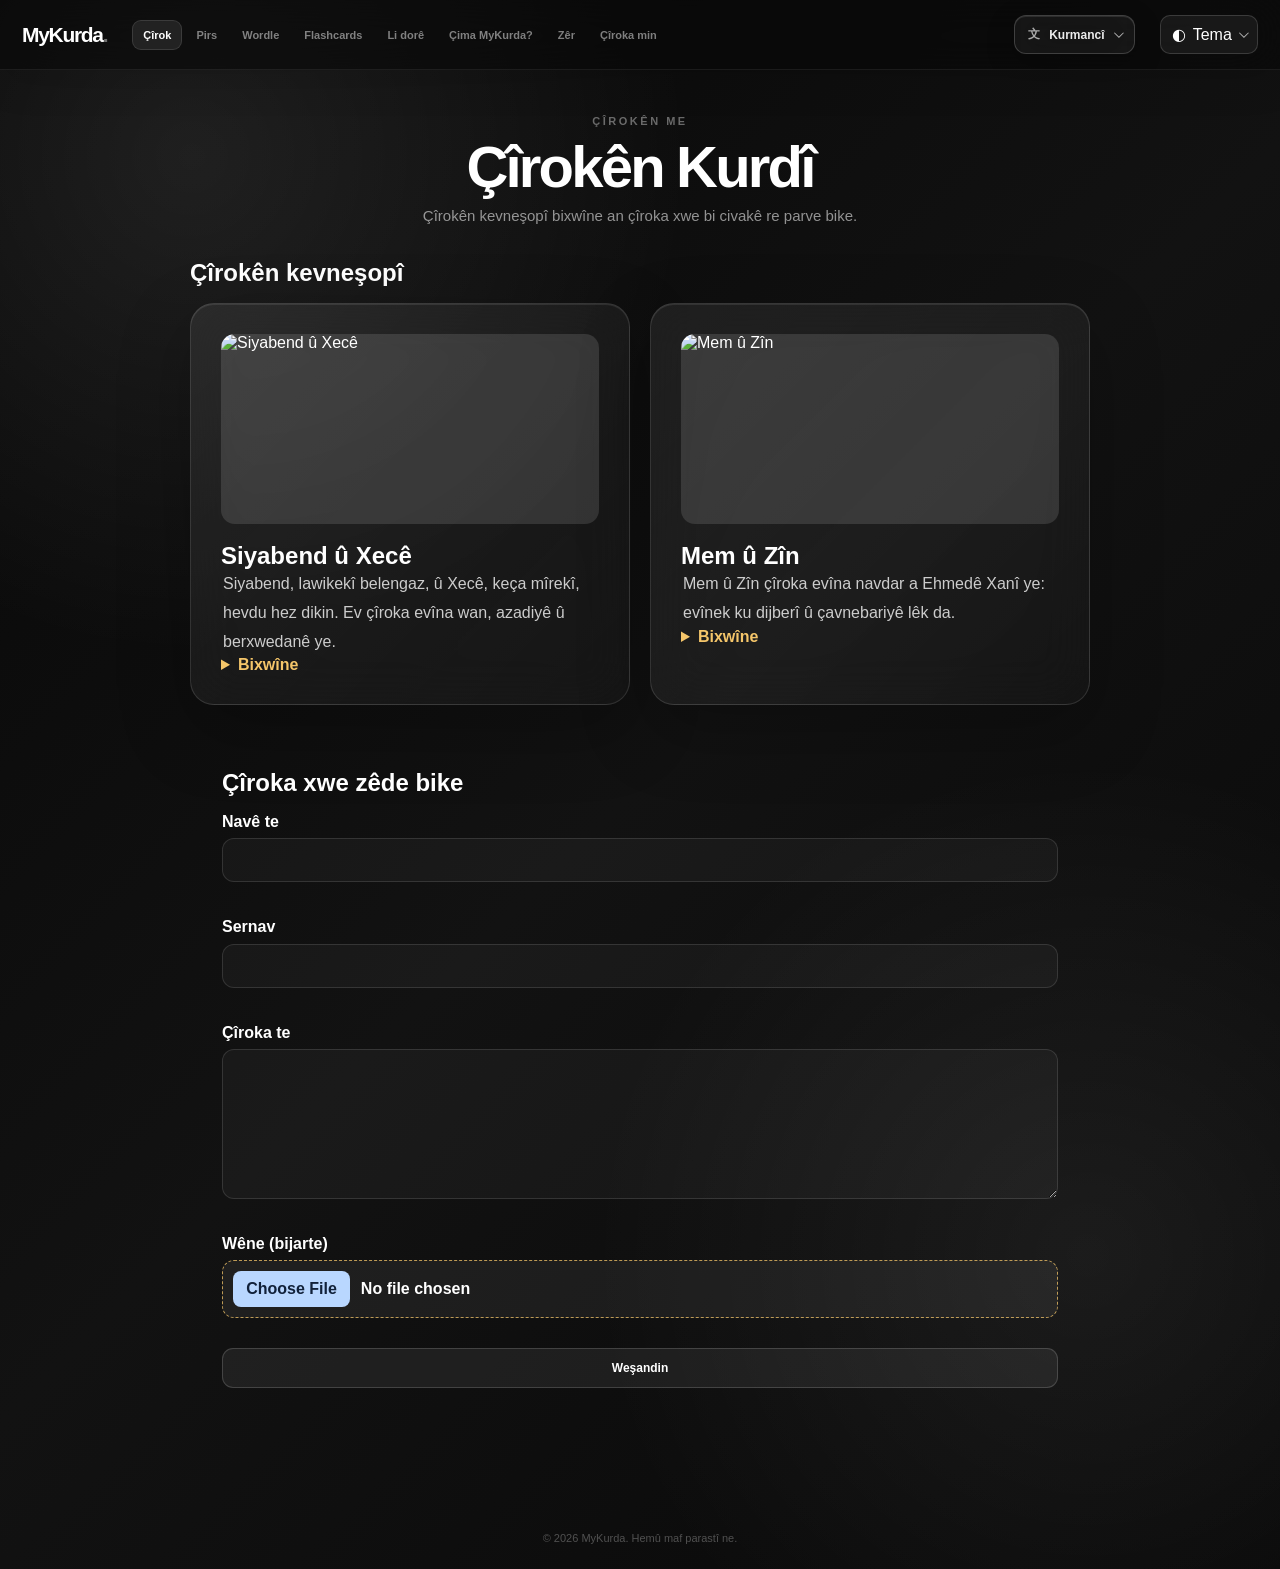
==== stories.html @ 121aff6d "Add files via upload" ====
<!doctype html><html lang="ku"><head><meta charset="utf-8"><meta name="viewport" content="width=device-width,initial-scale=1"><title>Stories — MyKurda</title><link rel="stylesheet" href="style.css"></head><body data-page="stories"><header class="site-header"></header><main class="page"><section class="section-heading"><span class="section-eyebrow" data-i18n="storyEyebrow"></span><h1 data-i18n="storiesTitle"></h1><p data-i18n="storiesLead"></p></section><section class="traditional-stories"><h2 data-i18n="builtIn"></h2><div class="stories-list built-in-stories"><article class="story-card light-card"><img class="story-cover" src="img/siyabend-u-xece.png" onerror="this.onerror=null;this.src='img/roj.png'" alt="Siyabend û Xecê"><h2 data-i18n="siyabend"></h2><p class="story-text">Siyabend, lawikekî belengaz, û Xecê, keça mîrekî, hevdu hez dikin. Ev çîroka evîna wan, azadiyê û berxwedanê ye.</p><details><summary data-i18n="read"></summary><p class="story-text">Xecê dilê xwe bi Siyabend ve girêda, lê malbata wê ev evîn qebûl nekir. Her du ji bo ku bi hev re bimînin şertên dijwar derbas kirin. Çîrok bû nîşana evîna rastîn di çanda Kurdî de.</p></details></article><article class="story-card light-card"><img class="story-cover" src="img/mem-u-zin.png" onerror="this.onerror=null;this.src='img/roj.png'" alt="Mem û Zîn"><h2 data-i18n="memzin"></h2><p class="story-text">Mem û Zîn çîroka evîna navdar a Ehmedê Xanî ye: evînek ku dijberî û çavnebariyê lêk da.</p><details><summary data-i18n="read"></summary><p class="story-text">Mem û Zîn di cejna Newrozê de hevdu dîtin. Beko, kesekî çavnebar, rê li ber evîna wan girt. Helbest ev çîrokê bi xwestina azadî, hêvî û yekîtiya Kurdan girêdide.</p></details></article></div></section><section class="story-compose light-card"><h2 data-i18n="addStory"></h2><form id="storyForm"><label><span data-i18n="yourName"></span><input id="storyName" class="glass-input" maxlength="50"></label><label><span data-i18n="title"></span><input id="storyTitle" class="glass-input" required maxlength="100"></label><label><span data-i18n="storyText"></span><textarea id="storyBody" class="glass-input" required maxlength="2000"></textarea></label><label><span data-i18n="image"></span><input id="storyImage" type="file" accept="image/*"></label><button class="game-action" type="submit" data-i18n="publish"></button></form></section><section id="storyFeed" class="stories-list" aria-live="polite"></section></main><footer data-i18n="footer"></footer><script src="script.js"></script></body></html>
---- style.css ----
/* =========================================
   RESET
========================================= */

* {
    margin: 0;
    padding: 0;
    box-sizing: border-box;
}

:root { --accent:#b9d7ff; --accent-ink:#11213a; --surface:rgba(255,255,255,.10); --surface-strong:rgba(255,255,255,.16); --text:#f7faff; --muted:rgba(247,250,255,.72); }
html[data-theme="light"] { --surface:rgba(255,255,255,.72); --surface-strong:rgba(255,255,255,.92); --text:#142033; --muted:rgba(20,32,51,.7); background:#e9f2ff; }
html[data-theme="light"] body { background:linear-gradient(135deg,#eef6ff,#dceafa); color:var(--text); }
html[data-theme="light"] .site-header { background:rgba(238,246,255,.78); border-color:rgba(20,32,51,.1); }
html[data-theme="light"] .nav-logo,html[data-theme="light"] .main-navigation a { color:var(--text); }
html[data-theme="light"] .light-card,html[data-theme="light"] .glass-card { background:var(--surface); border-color:rgba(20,32,51,.1); color:var(--text); }
.theme-selector { position:relative; flex-shrink:0; }
.theme-button { display:flex; align-items:center; gap:.45rem; border:1px solid rgba(255,255,255,.15); border-radius:10px; padding:9px 11px; background:rgba(255,255,255,.06); color:inherit; cursor:pointer; font:inherit; }
.theme-menu { display:none; position:absolute; right:0; top:calc(100% + 8px); min-width:130px; padding:.4rem; border:1px solid rgba(255,255,255,.15); border-radius:12px; background:#172336; box-shadow:0 14px 30px rgba(0,0,0,.25); }
.theme-selector.open .theme-menu { display:grid; }
.theme-menu button { border:0; border-radius:8px; padding:.6rem; background:transparent; color:#fff; text-align:left; cursor:pointer; }
.theme-menu button:hover { background:rgba(255,255,255,.12); }
html[data-theme="light"] .theme-menu { background:#fff; } html[data-theme="light"] .theme-menu button { color:#142033; }

/* Community stories and local discovery */
.traditional-stories,
.discovery-section,
.story-compose {
    width: min(100%, 980px);
    margin: 2rem auto;
}

.traditional-stories > h2,
.discovery-section > h2,
.story-compose > h2 {
    margin: 0 0 1rem;
}

.built-in-stories,
.places-list {
    display: grid;
    grid-template-columns: repeat(auto-fit, minmax(260px, 1fr));
    gap: 1.25rem;
}

.story-cover {
    display: block;
    width: 100%;
    height: 190px;
    margin: 0 0 1.1rem;
    object-fit: cover;
    border-radius: 14px;
    background: rgba(255,255,255,.12);
}

.story-card details summary {
    cursor: pointer;
    color: #f5c66a;
    font-weight: 700;
}

.story-compose {
    padding: clamp(1.25rem, 3vw, 2rem);
    border-radius: 20px;
}

#storyForm {
    display: grid;
    gap: 1rem;
}

#storyForm label {
    display: grid;
    gap: .45rem;
    font-weight: 600;
}

#storyForm textarea {
    min-height: 150px;
    resize: vertical;
    padding: .9rem;
}

.story-by {
    margin: 0 0 .4rem;
    opacity: .7;
}

.place-card {
    display: grid;
    grid-template-columns: 120px 1fr;
    gap: 1rem;
    padding: 1rem;
    border-radius: 18px;
}

.place-card img {
    width: 120px;
    height: 120px;
    object-fit: cover;
    border-radius: 12px;
    background: rgba(255,255,255,.12);
}

.place-card h3,
.place-card p { margin: 0 0 .55rem; }
.place-card .game-action { display: inline-block; text-decoration: none; padding: .55rem .8rem; font-size: .85rem; }
.location-note { min-height: 1.4em; opacity: .75; }
.learning-progress { font-weight: 700; color: #f5c66a; }
.wordle-answer { display: block; margin-top: .65rem; font-size: 2rem; letter-spacing: .18em; color: #f5c66a; }
#storyImage { width:100%; border:1px dashed rgba(245,198,106,.75); border-radius:12px; padding:.65rem; background:rgba(255,255,255,.06); color:inherit; cursor:pointer; }
#storyImage::file-selector-button { border:0; border-radius:8px; padding:.55rem .8rem; margin-right:.7rem; background:#f5c66a; color:#24170a; font-weight:800; cursor:pointer; }
#storyImage:hover { background:rgba(245,198,106,.12); }
.explore-controls { width:min(100%,980px); margin:1.5rem auto; padding:1rem; display:grid; grid-template-columns:1fr 1fr auto; gap:1rem; align-items:end; border-radius:18px; }
.explore-controls label { display:block; margin-bottom:.4rem; font-weight:700; }
.explore-controls .location-note { grid-column:1/-1; margin:0; }
.explore-tabs { display:flex; flex-wrap:wrap; gap:.65rem; margin-bottom:1rem; }
.explore-tabs button { border:0; border-radius:999px; padding:.65rem 1rem; cursor:pointer; color:inherit; background:rgba(255,255,255,.12); }
.explore-tabs button.active { background:#f5c66a; color:#24170a; font-weight:800; }
.live-result-card { grid-template-columns:1fr; min-height:180px; }
.live-result-card p { line-height:1.55; }
.event-date { display:inline-block; margin-bottom:.7rem; padding:.3rem .55rem; border-radius:999px; background:rgba(245,198,106,.18); color:#f5c66a; font-weight:800; }

/* Cool blue/white accent replaces the former orange treatment. */
.learning-progress,.wordle-answer,.event-date { color:var(--accent); }
.event-date { background:rgba(185,215,255,.16); }
#storyImage::file-selector-button,.explore-tabs button.active { background:var(--accent); color:var(--accent-ink); }
.game-action,.button { background:linear-gradient(135deg,#b9d7ff,#dcecff); color:#11213a; border-color:rgba(185,215,255,.75); }
.game-action:hover,.button:hover { background:#fff; color:#11213a; }

/* Explore: consistent glass directory cards on desktop and mobile */
.discovery-section { max-width: 1120px; padding-inline: 0; }
.places-list { grid-template-columns: repeat(auto-fit, minmax(280px, 1fr)); align-items: stretch; }
.place-card.live-result-card { display:flex; min-width:0; padding:1.35rem; border:1px solid rgba(255,255,255,.16); box-shadow:0 18px 44px rgba(0,0,0,.16); }
.place-card.live-result-card > div { width:100%; display:flex; flex-direction:column; align-items:flex-start; gap:.55rem; }
.place-card.live-result-card h3 { font-size:1.1rem; line-height:1.25; }
.place-card.live-result-card p { color:rgba(255,255,255,.78); }
.place-card.live-result-card .game-action { margin-top:auto; }
.explore-controls { border:1px solid rgba(255,255,255,.16); box-shadow:0 18px 44px rgba(0,0,0,.16); }
.explore-controls input,.explore-controls select { width:100%; min-height:46px; }
.explore-tabs { padding:.4rem; border:1px solid rgba(255,255,255,.12); border-radius:14px; background:rgba(255,255,255,.04); }
@media (max-width:700px){.discovery-section{width:100%;margin:1.25rem auto}.places-list{grid-template-columns:1fr;gap:.85rem}.place-card.live-result-card{min-height:0}.explore-tabs{justify-content:stretch}.explore-tabs button{flex:1;padding:.65rem .45rem;font-size:.85rem}}

@media (max-width:700px){
  .site-header { display:flex; flex-wrap:wrap; align-items:center; gap:.55rem; padding:.65rem .75rem; }
  .nav-logo { order:0; }
  .language-selector,.theme-selector { order:1; margin-left:auto; }
  .theme-selector { margin-left:0; }
  .main-navigation { order:2; flex:0 0 100%; display:flex; flex-wrap:wrap; overflow:visible; gap:.35rem; padding:0; }
  .main-navigation a { flex:1 0 auto; text-align:center; padding:.5rem .35rem; font-size:.68rem; white-space:normal; }
  .page { width:calc(100% - 20px); padding-top:178px; }
  .theme-button,.language-button { padding:.45rem .55rem; font-size:.75rem; }
  .theme-button span:not(.arrow) { display:none; }
}
@media (max-width:700px){.explore-controls{grid-template-columns:1fr;align-items:stretch}.explore-controls .location-note{grid-column:auto}.explore-controls .game-action{width:100%}.page{padding-inline:1rem}.hero-card{padding:1.5rem}.main-navigation{max-width:100%;}.site-header{gap:.65rem;}.language-button{white-space:nowrap}.button{min-height:44px;}}

@media (max-width: 520px) {
    .place-card { grid-template-columns: 84px 1fr; }
    .place-card img { width: 84px; height: 84px; }
}

html {
    scroll-behavior: smooth;
}

body {
    min-height: 100vh;

    font-family:
        -apple-system,
        BlinkMacSystemFont,
        "Segoe UI",
        Roboto,
        Helvetica,
        Arial,
        sans-serif;

    color: #ffffff;

    background:
        radial-gradient(
            circle at 15% 10%,
            rgba(255,255,255,.09),
            transparent 28%
        ),
        radial-gradient(
            circle at 85% 80%,
            rgba(255,255,255,.065),
            transparent 30%
        ),
        linear-gradient(
            135deg,
            #070707,
            #121212 50%,
            #080808
        );

    overflow-x: hidden;
}

button,
input,
textarea {
    font: inherit;
}

button {
    appearance: none;
    -webkit-appearance: none;
}

a {
    color: inherit;
}


/* =========================================
   SITE HEADER
========================================= */

.site-header {
    position: fixed;

    top: 0;
    left: 0;

    width: 100%;

    z-index: 900;

    display: flex;

    align-items: center;

    gap: 25px;

    padding: 15px 22px;

    border-bottom: 1px solid rgba(255,255,255,.07);

    background:
        rgba(8,8,8,.58);

    backdrop-filter: blur(25px);
    -webkit-backdrop-filter: blur(25px);

    box-shadow:
        0 10px 40px rgba(0,0,0,.12);
}


/* =========================================
   NAV LOGO
========================================= */

.nav-logo {
    flex-shrink: 0;

    color: #fff;

    text-decoration: none;

    font-size: 21px;

    line-height: 1;

    font-weight: 800;

    letter-spacing: -1.3px;

    transition: .2s ease;
}

.nav-logo span {
    color: rgba(255,255,255,.4);
}

.nav-logo:hover {
    opacity: .75;
}


/* =========================================
   MAIN NAVIGATION
========================================= */

.main-navigation {
    display: flex;

    align-items: center;

    gap: 3px;

    min-width: 0;

    flex: 1;

    overflow-x: auto;

    scrollbar-width: none;
}

.main-navigation::-webkit-scrollbar {
    display: none;
}

.main-navigation a {
    flex-shrink: 0;

    padding: 8px 10px;

    border: 1px solid transparent;

    border-radius: 9px;

    color: rgba(255,255,255,.48);

    text-decoration: none;

    font-size: 11px;

    font-weight: 600;

    white-space: nowrap;

    transition: .2s ease;
}

.main-navigation a:hover {
    color: rgba(255,255,255,.9);

    background: rgba(255,255,255,.055);

    border-color: rgba(255,255,255,.07);
}

.main-navigation a.active {
    color: #fff;

    background: rgba(255,255,255,.085);

    border-color: rgba(255,255,255,.11);
}


/* =========================================
   LANGUAGE
========================================= */

.language-selector {
    position: relative;

    flex-shrink: 0;

    z-index: 1000;
}

.language-button {
    display: flex;

    align-items: center;

    gap: 9px;

    padding: 10px 13px;

    border: 1px solid rgba(255,255,255,.18);

    border-radius: 12px;

    color: rgba(255,255,255,.92);

    background:
        rgba(255,255,255,.055);

    backdrop-filter: blur(22px);
    -webkit-backdrop-filter: blur(22px);

    box-shadow:
        inset 0 1px 0 rgba(255,255,255,.10),
        0 8px 30px rgba(0,0,0,.18);

    font-size: 12px;

    font-weight: 600;

    cursor: pointer;

    transition: .25s ease;
}

.language-button:hover {
    background: rgba(255,255,255,.095);

    border-color: rgba(255,255,255,.28);

    transform: translateY(-1px);
}

.language-symbol {
    opacity: .7;
}

.arrow {
    width: 7px;
    height: 7px;

    border-right: 1.5px solid rgba(255,255,255,.65);
    border-bottom: 1.5px solid rgba(255,255,255,.65);

    transform:
        rotate(45deg)
        translateY(-2px);

    transition: .25s ease;
}

.language-selector.open .arrow {
    transform:
        rotate(225deg)
        translateY(-2px);
}

.language-menu {
    position: absolute;

    top: calc(100% + 8px);
    right: 0;

    width: 175px;

    padding: 7px;

    border: 1px solid rgba(255,255,255,.16);

    border-radius: 15px;

    background:
        rgba(18,18,18,.88);

    backdrop-filter: blur(25px);
    -webkit-backdrop-filter: blur(25px);

    box-shadow:
        0 20px 50px rgba(0,0,0,.35);

    opacity: 0;

    visibility: hidden;

    transform:
        translateY(-7px)
        scale(.98);

    transition: .2s ease;
}

.language-selector.open .language-menu {
    opacity: 1;

    visibility: visible;

    transform:
        translateY(0)
        scale(1);
}

.language-menu button {
    width: 100%;

    padding: 9px 12px;

    border: 0;

    border-radius: 9px;

    color: rgba(255,255,255,.82);

    background: transparent;

    text-align: left;

    cursor: pointer;

    transition: .18s ease;
}

.language-menu button:hover {
    color: #fff;

    background:
        rgba(255,255,255,.09);

    transform:
        translateX(2px);
}


/* =========================================
   PAGE
========================================= */

.page {
    width: min(900px, calc(100% - 32px));

    margin: 0 auto;

    padding:
        115px
        0
        45px;
}


/* =========================================
   LIGHT CARD EFFECT
========================================= */

.light-card {
    --mouse-x: 50%;
    --mouse-y: 50%;

    position: relative;

    overflow: hidden;
}

.light-card::before {
    content: "";

    position: absolute;

    width: 260px;
    height: 260px;

    left: var(--mouse-x);
    top: var(--mouse-y);

    transform:
        translate(-50%, -50%);

    border-radius: 50%;

    background:
        radial-gradient(
            circle,
            rgba(255,255,255,.13),
            rgba(255,255,255,.045) 35%,
            transparent 70%
        );

    pointer-events: none;

    opacity: 0;

    transition:
        opacity .25s ease;
}

.light-card.mouse-active::before {
    opacity: 1;
}

.light-card > * {
    position: relative;

    z-index: 2;
}


/* =========================================
   HERO
========================================= */

.glass-card {
    padding:
        48px
        58px
        38px;

    border:
        1px solid rgba(255,255,255,.16);

    border-radius: 30px;

    background:
        linear-gradient(
            135deg,
            rgba(255,255,255,.105),
            rgba(255,255,255,.045)
        );

    backdrop-filter: blur(30px);
    -webkit-backdrop-filter: blur(30px);

    box-shadow:
        inset 0 1px 0 rgba(255,255,255,.13),
        0 30px 90px rgba(0,0,0,.40);

    text-align: center;
}


/* =========================================
   LOGO
========================================= */

.logo {
    margin-bottom: 25px;

    font-size: 48px;

    line-height: 1;

    font-weight: 800;

    letter-spacing: -3px;

    color: #ffffff;

    text-shadow:
        0 8px 30px rgba(255,255,255,.12);
}

.logo span {
    color: rgba(255,255,255,.42);
}


/* =========================================
   GENERAL HEADINGS
========================================= */

.eyebrow {
    margin-bottom: 11px;

    font-size: 12px;

    font-weight: 650;

    letter-spacing: 2.4px;

    text-transform: uppercase;

    color: rgba(255,255,255,.48);
}

h1 {
    margin-bottom: 21px;

    font-size:
        clamp(38px, 6vw, 58px);

    line-height: 1.04;

    letter-spacing: -2.8px;

    font-weight: 750;
}

h2,
h3 {
    font-weight: 700;
}

.description {
    max-width: 630px;

    margin: 0 auto;

    font-size: 16px;

    line-height: 1.65;

    color: rgba(255,255,255,.70);
}

.description.second {
    margin-top: 12px;
}

.tagline {
    margin-top: 19px;

    font-size: 16px;

    font-weight: 650;

    color: rgba(255,255,255,.94);
}


/* =========================================
   CONTACT BUTTONS
========================================= */

.buttons {
    display: flex;

    justify-content: center;

    gap: 12px;

    margin-top: 29px;
}

.button {
    display: inline-flex;

    align-items: center;

    justify-content: center;

    gap: 11px;

    min-width: 170px;

    padding: 13px 22px;

    border:
        1px solid rgba(255,255,255,.16);

    border-radius: 13px;

    color: rgba(255,255,255,.94);

    background:
        rgba(255,255,255,.035);

    backdrop-filter: blur(18px);
    -webkit-backdrop-filter: blur(18px);

    text-decoration: none;

    font-size: 14px;

    font-weight: 600;

    transition: .25s ease;
}

.button:hover {
    transform: translateY(-3px);

    background:
        rgba(255,255,255,.075);

    border-color:
        rgba(255,255,255,.30);

    box-shadow:
        0 12px 35px rgba(0,0,0,.22);
}

.button-icon {
    width: 25px;
    height: 25px;

    object-fit: contain;

    transition:
        transform .25s ease;
}

.button:hover .button-icon {
    transform:
        scale(1.08);
}


/* =========================================
   SECTION HEADINGS
========================================= */

.section-heading {
    text-align: center;

    margin-bottom: 35px;
}

.section-heading h1,
.section-heading h2 {
    margin-bottom: 10px;
}

.section-heading h2,
.preview-heading h2 {
    font-size:
        clamp(30px, 5vw, 42px);

    letter-spacing: -1.7px;
}

.section-heading p,
.preview-heading p {
    color: rgba(255,255,255,.55);

    font-size: 15px;
}

.preview-section {
    margin-top: 100px;
}

.preview-heading {
    text-align: center;

    margin-bottom: 35px;
}

.preview-eyebrow,
.create-eyebrow,
.section-eyebrow {
    display: block;

    margin-bottom: 10px;

    font-size: 11px;

    letter-spacing: 2.5px;

    font-weight: 700;

    color: rgba(255,255,255,.38);
}


/* =========================================
   STORY CARD
========================================= */

.story-card {
    position: relative;

    padding: 30px;

    border:
        1px solid rgba(255,255,255,.13);

    border-radius: 24px;

    background:
        linear-gradient(
            135deg,
            rgba(255,255,255,.075),
            rgba(255,255,255,.025)
        );

    backdrop-filter: blur(25px);
    -webkit-backdrop-filter: blur(25px);

    box-shadow:
        inset 0 1px 0 rgba(255,255,255,.09),
        0 25px 70px rgba(0,0,0,.25);
}


/* =========================================
   STORY TOP
========================================= */

.story-top {
    display: flex;

    align-items: flex-start;

    justify-content: space-between;

    gap: 20px;
}

.story-author {
    display: flex;

    align-items: center;
}

.story-label {
    display: flex;

    align-items: center;

    gap: 6px;

    font-size: 13px;

    color: rgba(255,255,255,.48);
}

.story-label strong {
    color: rgba(255,255,255,.9);
}


/* =========================================
   VISIBILITY
========================================= */

.visibility-badge {
    flex-shrink: 0;

    padding: 6px 10px;

    border-radius: 20px;

    border:
        1px solid rgba(255,255,255,.11);

    background:
        rgba(255,255,255,.045);

    color: rgba(255,255,255,.55);

    font-size: 10px;

    font-weight: 650;

    text-transform: uppercase;

    letter-spacing: 1px;
}


/* =========================================
   STORY TITLE
========================================= */

.story-title {
    margin-top: 25px;

    margin-bottom: 15px;

    padding: 0 2px;

    font-size: 27px;

    line-height: 1.2;

    letter-spacing: -.9px;

    font-weight: 700;

    color: rgba(255,255,255,.96);
}


/* =========================================
   STORY TEXT
========================================= */

.story-text {
    padding: 0 2px;

    font-size: 16px;

    line-height: 1.8;

    color: rgba(255,255,255,.78);

    white-space: normal;

    word-break: break-word;
}


/* =========================================
   STORY BOTTOM
========================================= */

.story-bottom {
    display: flex;

    align-items: center;

    justify-content: space-between;

    margin-top: 30px;

    padding-top: 18px;

    border-top:
        1px solid rgba(255,255,255,.07);
}


/* =========================================
   VOTING
========================================= */

.vote-group {
    display: flex;

    gap: 7px;
}

.vote-button {
    display: flex;

    align-items: center;

    justify-content: center;

    gap: 7px;

    min-width: 62px;

    padding: 8px 12px;

    border:
        1px solid rgba(255,255,255,.10);

    border-radius: 10px;

    background:
        rgba(255,255,255,.035);

    color: rgba(255,255,255,.6);

    cursor: pointer;

    transition: .2s ease;
}

.vote-button:hover {
    background:
        rgba(255,255,255,.09);

    color: #fff;

    transform:
        translateY(-1px);
}

.vote-button.selected {
    background:
        rgba(255,255,255,.12);

    border-color:
        rgba(255,255,255,.28);

    color: #fff;
}

.vote-arrow {
    width: 0;
    height: 0;

    border-left:
        5px solid transparent;

    border-right:
        5px solid transparent;
}

.vote-arrow.up {
    border-bottom:
        7px solid currentColor;
}

.vote-arrow.down {
    border-top:
        7px solid currentColor;
}

.vote-count {
    font-size: 12px;
}


/* =========================================
   ZÊR REWARD
========================================= */

.reward {
    display: flex;

    align-items: center;

    gap: 4px;

    color: rgba(255,255,255,.65);

    font-size: 13px;
}

.reward-plus {
    color: rgba(255,255,255,.95);

    font-weight: 700;
}


/* =========================================
   ROUND ADD STORY BUTTON
========================================= */

.story-add-area {
    display: flex;

    align-items: center;

    justify-content: center;

    gap: 12px;

    margin:
        0 auto
        25px;

    color: rgba(255,255,255,.45);

    font-size: 12px;
}

.round-add-button {
    display: flex;

    align-items: center;

    justify-content: center;

    width: 48px;
    height: 48px;

    border:
        1px solid rgba(255,255,255,.20);

    border-radius: 50%;

    background:
        rgba(255,255,255,.065);

    color: rgba(255,255,255,.9);

    font-size: 27px;

    font-weight: 300;

    line-height: 1;

    cursor: pointer;

    box-shadow:
        0 10px 30px rgba(0,0,0,.20);

    transition:
        .25s ease;
}

.round-add-button:hover {
    transform:
        translateY(-3px)
        scale(1.04);

    background:
        rgba(255,255,255,.12);

    border-color:
        rgba(255,255,255,.32);

    box-shadow:
        0 15px 40px rgba(0,0,0,.3);
}


/* =========================================
   POINTING FINGERS
========================================= */

.finger {
    position: absolute;

    z-index: 10;

    pointer-events: none;

    animation:
        fingerFloat 1.6s ease-in-out infinite;
}

.finger-hand-1,
.finger-hand-2 {
    display: block;

    font-family:
        "Segoe UI Symbol",
        "Arial Unicode MS",
        sans-serif;

    font-size: 30px;

    line-height: 1;

    color: #fff;

    filter:
        drop-shadow(
            0 5px 10px rgba(0,0,0,.45)
        );

    transform:
        rotate(-15deg);
}

.finger-story {
    left: 120px;

    bottom: -3px;
}

.finger-post {
    right: 50%;

    bottom: 20px;
}

@keyframes fingerFloat {

    0%,
    100% {
        transform:
            translateY(0);
    }

    50% {
        transform:
            translateY(-9px);
    }
}


/* =========================================
   PREVIEW BUTTON
========================================= */

.preview-button-wrap {
    display: flex;

    justify-content: center;

    margin-top: 20px;
}

.preview-button {
    display: inline-flex;

    align-items: center;

    justify-content: center;

    gap: 10px;

    padding: 12px 22px;

    border:
        1px solid rgba(255,255,255,.15);

    border-radius: 12px;

    background:
        rgba(255,255,255,.045);

    color: rgba(255,255,255,.86);

    cursor: pointer;

    font-size: 13px;

    font-weight: 600;

    transition: .25s ease;
}

.preview-button:hover {
    background:
        rgba(255,255,255,.10);

    border-color:
        rgba(255,255,255,.28);

    transform:
        translateY(-2px);
}

.preview-button .post-arrow {
    transition:
        transform .25s ease;
}

.preview-button:hover .post-arrow {
    transform:
        translateX(4px);
}


/* =========================================
   CREATE STORY CARD
========================================= */

.create-card {
    position: relative;

    margin-top: 22px;

    padding: 30px;

    border:
        1px solid rgba(255,255,255,.13);

    border-radius: 24px;

    background:
        linear-gradient(
            135deg,
            rgba(255,255,255,.075),
            rgba(255,255,255,.025)
        );

    backdrop-filter: blur(25px);
    -webkit-backdrop-filter: blur(25px);

    box-shadow:
        inset 0 1px 0 rgba(255,255,255,.09),
        0 25px 70px rgba(0,0,0,.25);
}

.create-header {
    margin-bottom: 25px;
}

.create-header h3 {
    font-size: 24px;

    letter-spacing: -.7px;
}


/* =========================================
   INPUTS
========================================= */

.field-label {
    display: block;

    margin-bottom: 8px;

    font-size: 12px;

    font-weight: 600;

    color: rgba(255,255,255,.55);
}

.glass-input {
    width: 100%;

    padding: 13px 15px;

    margin-bottom: 20px;

    border:
        1px solid rgba(255,255,255,.12);

    border-radius: 12px;

    outline: none;

    background:
        rgba(255,255,255,.035);

    color: #fff;

    font-size: 14px;

    resize: vertical;

    transition:
        .25s ease;
}

.glass-input::placeholder {
    color: rgba(255,255,255,.27);
}

.glass-input:focus {
    border-color:
        rgba(255,255,255,.3);

    background:
        rgba(255,255,255,.055);

    box-shadow:
        0 0 0 3px
        rgba(255,255,255,.035);
}

.story-input {
    min-height: 180px;

    line-height: 1.65;
}

.character-count {
    margin-top: -15px;

    margin-bottom: 20px;

    text-align: right;

    font-size: 10px;

    color: rgba(255,255,255,.3);
}


/* =========================================
   VISIBILITY OPTIONS
========================================= */

.visibility-row {
    display: flex;

    align-items: center;

    justify-content: space-between;

    gap: 15px;

    margin-bottom: 20px;
}

.visibility-row .field-label {
    margin: 0;
}

.visibility-options {
    display: flex;

    gap: 6px;
}

.visibility-option {
    padding: 8px 13px;

    border:
        1px solid rgba(255,255,255,.1);

    border-radius: 9px;

    background: transparent;

    color: rgba(255,255,255,.48);

    font-size: 11px;

    cursor: pointer;

    transition:
        .2s ease;
}

.visibility-option.active,
.visibility-option:hover {
    color: #fff;

    background:
        rgba(255,255,255,.08);

    border-color:
        rgba(255,255,255,.2);
}


/* =========================================
   POST
========================================= */

.post-button {
    width: 100%;

    display: flex;

    align-items: center;

    justify-content: center;

    gap: 10px;

    padding: 14px;

    border:
        1px solid rgba(255,255,255,.2);

    border-radius: 12px;

    background:
        rgba(255,255,255,.08);

    color: #fff;

    font-size: 13px;

    font-weight: 650;

    cursor: pointer;

    transition:
        .25s ease;
}

.post-button:hover {
    background:
        rgba(255,255,255,.13);

    border-color:
        rgba(255,255,255,.32);

    transform:
        translateY(-2px);
}

.demo-notice {
    margin-top: 13px;

    text-align: center;

    color: rgba(255,255,255,.28);

    font-size: 10px;
}


/* =========================================
   STORY FEED
========================================= */

#storyFeed {
    display: flex;

    flex-direction: column;

    gap: 18px;

    margin-top: 22px;
}


/* =========================================
   GAMES
========================================= */

.games-section {
    margin-top: 120px;
}

.games-grid {
    display: grid;

    grid-template-columns:
        repeat(2, 1fr);

    gap: 18px;
}

.game-card {
    position: relative;

    padding: 27px;

    border:
        1px solid rgba(255,255,255,.13);

    border-radius: 24px;

    background:
        linear-gradient(
            135deg,
            rgba(255,255,255,.075),
            rgba(255,255,255,.025)
        );

    backdrop-filter: blur(25px);
    -webkit-backdrop-filter: blur(25px);

    box-shadow:
        inset 0 1px 0 rgba(255,255,255,.08),
        0 25px 70px rgba(0,0,0,.23);

    overflow: hidden;
}

.game-header {
    display: flex;

    justify-content: space-between;

    align-items: center;

    margin-bottom: 20px;
}

.game-number {
    font-size: 11px;

    color: rgba(255,255,255,.25);

    font-weight: 700;
}

.game-type {
    font-size: 9px;

    letter-spacing: 1.5px;

    color: rgba(255,255,255,.38);
}

.game-card h2,
.game-card h3 {
    margin-bottom: 13px;

    font-size: 21px;

    letter-spacing: -.5px;
}

.game-question,
.wordle-description {
    color: rgba(255,255,255,.55);

    font-size: 13px;

    line-height: 1.6;

    margin-bottom: 18px;
}


/* =========================================
   LARGE GAME PAGE
========================================= */

.game-page {
    width: 100%;
}

.large-game-card {
    max-width: 650px;

    margin: 0 auto;

    padding: 35px;
}


/* =========================================
   QUIZ
========================================= */

.quiz-options {
    display: grid;

    grid-template-columns:
        repeat(2, 1fr);

    gap: 8px;
}

.quiz-options button {
    min-height: 44px;

    padding: 10px;

    border:
        1px solid rgba(255,255,255,.11);

    border-radius: 10px;

    background:
        rgba(255,255,255,.035);

    color: rgba(255,255,255,.78);

    cursor: pointer;

    transition:
        .2s ease;
}

.quiz-options button:hover {
    background:
        rgba(255,255,255,.10);

    border-color:
        rgba(255,255,255,.25);

    transform:
        translateY(-1px);
}

.quiz-options button.correct {
    background:
        rgba(120,190,120,.15);

    border-color:
        rgba(140,220,140,.4);

    color: #d9ffd9;
}

.quiz-options button.wrong {
    background:
        rgba(255,100,100,.12);

    border-color:
        rgba(255,120,120,.35);
}

.game-feedback {
    min-height: 22px;

    margin-top: 12px;

    font-size: 12px;

    color: rgba(255,255,255,.62);
}


/* =========================================
   GAME ACTION
========================================= */

.game-action {
    width: 100%;

    margin-top: 14px;

    padding: 12px 15px;

    border:
        1px solid rgba(255,255,255,.16);

    border-radius: 11px;

    background:
        rgba(255,255,255,.065);

    color: #fff;

    cursor: pointer;

    font-size: 12px;

    font-weight: 650;

    transition:
        .22s ease;
}

.game-action:hover {
    background:
        rgba(255,255,255,.12);

    border-color:
        rgba(255,255,255,.3);

    transform:
        translateY(-2px);
}

.game-action.secondary {
    background:
        rgba(255,255,255,.025);

    color:
        rgba(255,255,255,.6);
}


/* =========================================
   WORDLE
========================================= */

.wordle-grid {
    display: flex;

    flex-direction: column;

    gap: 6px;

    width: fit-content;

    margin:
        0 auto
        18px;
}

.wordle-row {
    display: grid;

    grid-template-columns:
        repeat(5, 38px);

    gap: 6px;
}

.wordle-row span {
    width: 38px;
    height: 38px;

    display: flex;

    align-items: center;

    justify-content: center;

    border:
        1px solid rgba(255,255,255,.13);

    border-radius: 6px;

    background:
        rgba(255,255,255,.025);

    color: #fff;

    font-size: 15px;

    font-weight: 700;

    text-transform: uppercase;

    transition:
        .2s ease;
}

.wordle-row span.correct {
    background:
        rgba(110,170,100,.55);

    border-color:
        rgba(150,220,130,.65);
}

.wordle-row span.present {
    background:
        rgba(190,160,60,.50);

    border-color:
        rgba(230,200,90,.65);
}

.wordle-row span.absent {
    background:
        rgba(255,255,255,.12);

    border-color:
        rgba(255,255,255,.15);
}

.wordle-input {
    margin-bottom: 0;

    text-transform: lowercase;
}


/* =========================================
   FLASHCARDS
========================================= */

.flashcard-container {
    position: relative;

    width: min(100%, 520px);

    height: 310px;

    margin:
        0 auto
        25px;

    cursor: pointer;

    perspective: 1200px;
}

.flashcard-front,
.flashcard-back {
    position: absolute;

    inset: 0;

    display: flex;

    flex-direction: column;

    align-items: center;

    justify-content: center;

    padding: 35px;

    border:
        1px solid rgba(255,255,255,.15);

    border-radius: 28px;

    background:
        linear-gradient(
            135deg,
            rgba(255,255,255,.105),
            rgba(255,255,255,.035)
        );

    backdrop-filter: blur(25px);
    -webkit-backdrop-filter: blur(25px);

    box-shadow:
        inset 0 1px 0 rgba(255,255,255,.10),
        0 30px 80px rgba(0,0,0,.30);

    backface-visibility: hidden;

    -webkit-backface-visibility: hidden;

    transition:
        transform .55s cubic-bezier(.2,.7,.2,1);
}

.flashcard-back {
    transform:
        rotateY(180deg);

    background:
        linear-gradient(
            135deg,
            rgba(255,255,255,.13),
            rgba(255,255,255,.045)
        );
}

.flashcard-container.flipped .flashcard-front {
    transform:
        rotateY(180deg);
}

.flashcard-container.flipped .flashcard-back {
    transform:
        rotateY(360deg);
}

.flashcard-label {
    margin-bottom: 17px;

    font-size: 10px;

    letter-spacing: 2.5px;

    font-weight: 700;

    color: rgba(255,255,255,.35);
}

.flashcard-front strong,
.flashcard-back strong {
    font-size:
        clamp(36px, 7vw, 55px);

    letter-spacing: -2px;

    font-weight: 750;
}

.flashcard-hint {
    margin-top: 20px;

    font-size: 11px;

    color: rgba(255,255,255,.3);
}

.flashcard-controls {
    display: flex;

    width: min(100%, 520px);

    margin:
        0 auto;

    gap: 10px;
}

.flashcard-controls .game-action {
    flex: 1;

    margin-top: 0;
}


/* =========================================
   MOTIVATION / WHY MYKURDA
========================================= */

.motivation-section {
    margin-top: 120px;
}

.motivation-card {
    display: grid;

    grid-template-columns:
        1fr 1fr;

    gap: 35px;

    align-items: center;

    padding: 30px;

    border:
        1px solid rgba(255,255,255,.13);

    border-radius: 24px;

    background:
        linear-gradient(
            135deg,
            rgba(255,255,255,.075),
            rgba(255,255,255,.025)
        );

    backdrop-filter: blur(25px);
    -webkit-backdrop-filter: blur(25px);

    box-shadow:
        inset 0 1px 0 rgba(255,255,255,.08),
        0 25px 70px rgba(0,0,0,.23);
}

.motivation-content h1,
.motivation-content h2 {
    font-size:
        clamp(25px, 4vw, 35px);

    line-height: 1.1;

    letter-spacing: -1.3px;

    margin-bottom: 15px;
}

.motivation-content p {
    color: rgba(255,255,255,.55);

    font-size: 14px;

    line-height: 1.7;

    max-width: 420px;
}

.motivation-content p + p {
    margin-top: 14px;
}

.motivation-video {
    display: flex;

    justify-content: center;
}

.motivation-video video {
    display: block;

    width: min(100%, 320px);

    max-height: 260px;

    object-fit: cover;

    border-radius: 15px;

    border:
        1px solid rgba(255,255,255,.12);

    background: #050505;

    box-shadow:
        0 20px 50px rgba(0,0,0,.35);
}


/* =========================================
   ZÊR PAGE
========================================= */

.zer-balance {
    display: flex;

    align-items: center;

    justify-content: center;

    gap: 25px;

    max-width: 500px;

    margin:
        0 auto
        30px;

    padding: 28px;

    border:
        1px solid rgba(255,255,255,.13);

    border-radius: 24px;

    background:
        linear-gradient(
            135deg,
            rgba(255,255,255,.075),
            rgba(255,255,255,.025)
        );

    backdrop-filter: blur(25px);
    -webkit-backdrop-filter: blur(25px);

    box-shadow:
        inset 0 1px 0 rgba(255,255,255,.08),
        0 25px 70px rgba(0,0,0,.23);
}

.zer-coin-large {
    display: flex;

    align-items: center;

    justify-content: center;

    flex-shrink: 0;

    width: 72px;
    height: 72px;

    border-radius: 50%;

    background:
        linear-gradient(
            145deg,
            #fff2a6,
            #e7a900
        );

    color: #6b4700;

    font-size: 27px;

    font-weight: 900;

    box-shadow:
        0 0 30px rgba(255,204,60,.38),
        inset 0 2px 4px rgba(255,255,255,.65);
}

.zer-label {
    display: block;

    margin-bottom: 2px;

    color: rgba(255,255,255,.35);

    font-size: 10px;

    font-weight: 700;

    letter-spacing: 2px;
}

.zer-amount {
    font-size: 34px;

    letter-spacing: -1.5px;

    margin-right: 5px;
}

.zer-items {
    display: grid;

    grid-template-columns:
        repeat(2, 1fr);

    gap: 16px;
}

.zer-item {
    padding: 25px;

    border:
        1px solid rgba(255,255,255,.13);

    border-radius: 22px;

    background:
        linear-gradient(
            135deg,
            rgba(255,255,255,.075),
            rgba(255,255,255,.025)
        );

    backdrop-filter: blur(25px);
    -webkit-backdrop-filter: blur(25px);

    box-shadow:
        inset 0 1px 0 rgba(255,255,255,.08),
        0 20px 55px rgba(0,0,0,.20);
}

.zer-item-icon {
    display: flex;

    align-items: center;

    justify-content: center;

    width: 38px;
    height: 38px;

    margin-bottom: 18px;

    border:
        1px solid rgba(255,255,255,.13);

    border-radius: 11px;

    background:
        rgba(255,255,255,.05);

    color: rgba(255,255,255,.8);

    font-size: 16px;
}

.zer-item h3 {
    margin-bottom: 7px;

    font-size: 17px;
}

.zer-item p {
    min-height: 40px;

    color: rgba(255,255,255,.45);

    font-size: 12px;

    line-height: 1.6;
}


/* =========================================
   FOUNDER STORY
========================================= */

.founder-page {
    width: min(820px, calc(100% - 32px));
}

.founder-story-section {
    width: 100%;
}

.founder-story-card {
    padding:
        55px
        65px
        60px;

    border:
        1px solid rgba(255,255,255,.14);

    border-radius: 30px;

    background:
        linear-gradient(
            135deg,
            rgba(255,255,255,.075),
            rgba(255,255,255,.025)
        );

    backdrop-filter: blur(30px);
    -webkit-backdrop-filter: blur(30px);

    box-shadow:
        inset 0 1px 0 rgba(255,255,255,.09),
        0 30px 90px rgba(0,0,0,.30);
}


/* =========================================
   FOUNDER INTRO
========================================= */

.founder-intro {
    padding-bottom: 40px;

    margin-bottom: 42px;

    border-bottom:
        1px solid rgba(255,255,255,.08);

    text-align: center;
}

.founder-intro h1 {
    margin-bottom: 14px;

    font-size:
        clamp(42px, 7vw, 64px);

    letter-spacing: -3px;
}

.founder-intro-text {
    max-width: 500px;

    margin: 0 auto;

    color: rgba(255,255,255,.42);

    font-size: 14px;

    line-height: 1.7;
}


/* =========================================
   FOUNDER CONTENT
========================================= */

.founder-story-content {
    max-width: 680px;

    margin: 0 auto;
}

.founder-story-content p {
    margin-bottom: 23px;

    color: rgba(255,255,255,.68);

    font-size: 16px;

    line-height: 1.85;
}

.founder-story-content strong {
    color: rgba(255,255,255,.95);

    font-weight: 650;
}

.founder-emphasis {
    color: rgba(255,255,255,.9) !important;

    font-size: 20px !important;

    line-height: 1.6 !important;

    margin:
        34px 0 !important;
}

.founder-lines {
    margin:
        35px 0;

    padding:
        5px 0
        5px 25px;

    border-left:
        2px solid rgba(255,255,255,.18);
}

.founder-lines p {
    margin-bottom: 10px;

    color: rgba(255,255,255,.48);

    font-size: 15px;

    line-height: 1.6;
}

.founder-lines p:last-child {
    margin-bottom: 0;
}

.founder-short-line {
    color: rgba(255,255,255,.82) !important;

    font-size: 18px !important;

    line-height: 1.7 !important;
}

.founder-divider {
    width: 45px;

    height: 1px;

    margin:
        40px 0;

    background:
        rgba(255,255,255,.25);
}

.founder-final {
    margin-top: 30px;

    padding:
        22px 0;

    color: rgba(255,255,255,.88) !important;

    font-size: 19px !important;

    line-height: 1.7 !important;
}

.founder-ending {
    display: flex;

    flex-direction: column;

    gap: 7px;

    margin-top: 50px;

    padding-top: 35px;

    border-top:
        1px solid rgba(255,255,255,.08);

    text-align: center;
}

.founder-ending strong {
    font-size: 22px;

    letter-spacing: -.5px;
}

.founder-ending span {
    color: rgba(255,255,255,.35);

    font-size: 12px;

    letter-spacing: .5px;
}


/* =========================================
   FEATURE STRIP
========================================= */

.feature-strip {
    display: grid;

    grid-template-columns:
        repeat(3, 1fr);

    margin-top: 18px;

    border:
        1px solid rgba(255,255,255,.09);

    border-radius: 20px;

    background:
        rgba(255,255,255,.025);

    overflow: hidden;
}

.feature-item {
    display: flex;

    gap: 13px;

    padding: 22px;

    border-right:
        1px solid rgba(255,255,255,.07);
}

.feature-item:last-child {
    border-right: 0;
}

.feature-number {
    color: rgba(255,255,255,.25);

    font-size: 11px;

    font-weight: 700;
}

.feature-item strong,
.feature-item span {
    display: block;
}

.feature-item strong {
    margin-bottom: 4px;

    font-size: 12px;
}

.feature-item div span {
    color: rgba(255,255,255,.38);

    font-size: 10px;

    line-height: 1.5;
}


/* =========================================
   GOLD ZÊR POPUP
========================================= */

.zer-popup {
    position: fixed;

    left: 50%;
    bottom: 30px;

    z-index: 500;

    display: flex;

    align-items: center;

    gap: 7px;

    padding: 12px 19px;

    border:
        1px solid rgba(255,211,76,.55);

    border-radius: 30px;

    background:
        linear-gradient(
            135deg,
            rgba(255,196,40,.20),
            rgba(80,55,0,.72)
        );

    backdrop-filter: blur(20px);

    box-shadow:
        0 0 35px rgba(255,196,40,.25),
        0 15px 50px rgba(0,0,0,.45);

    color: #fff;

    font-size: 13px;

    opacity: 0;

    pointer-events: none;

    transform:
        translate(-50%, 20px)
        scale(.85);

    transition:
        .35s ease;
}

.zer-popup.show {
    opacity: 1;

    transform:
        translate(-50%, 0)
        scale(1);

    animation:
        goldPulse 1.6s ease;
}

.zer-coin {
    display: inline-flex;

    align-items: center;

    justify-content: center;

    width: 25px;
    height: 25px;

    border-radius: 50%;

    background:
        linear-gradient(
            145deg,
            #fff2a6,
            #e7a900
        );

    color: #6b4700;

    font-size: 12px;

    font-weight: 900;

    box-shadow:
        0 0 16px rgba(255,204,60,.7);
}

@keyframes goldPulse {

    0% {
        box-shadow:
            0 0 0 rgba(255,196,40,0);
    }

    35% {
        box-shadow:
            0 0 55px rgba(255,196,40,.55);
    }

    100% {
        box-shadow:
            0 0 35px rgba(255,196,40,.25);
    }
}


/* =========================================
   FOOTER
========================================= */

footer {
    margin-top: 35px;

    padding:
        0 20px
        25px;

    text-align: center;

    color: rgba(255,255,255,.28);

    font-size: 11px;
}


/* =========================================
   RTL
========================================= */

html[dir="rtl"] .language-menu button {
    text-align: right;
}

html[dir="rtl"] .story-top,
html[dir="rtl"] .visibility-row {
    direction: rtl;
}

html[dir="rtl"] .post-arrow {
    transform:
        rotate(180deg);
}

html[dir="rtl"] .founder-lines {
    border-left: 0;

    border-right:
        2px solid rgba(255,255,255,.18);

    padding-left: 0;

    padding-right: 25px;
}


/* =========================================
   TABLET
========================================= */

@media (max-width: 900px) {

    .site-header {
        gap: 15px;

        padding:
            13px 15px;
    }

    .nav-logo {
        font-size: 19px;
    }

    .main-navigation a {
        padding:
            8px 8px;

        font-size: 10px;
    }

    .language-button {
        padding:
            9px 11px;

        font-size: 11px;
    }

}


/* =========================================
   MOBILE
========================================= */

@media (max-width: 700px) {

    .site-header {
        display: grid;

        grid-template-columns:
            auto auto;

        grid-template-rows:
            auto auto;

        gap: 10px;

        padding:
            11px 12px;
    }


    .nav-logo {
        grid-column: 1;

        grid-row: 1;

        font-size: 20px;
    }


    .language-selector {
        grid-column: 2;

        grid-row: 1;

        justify-self: end;
    }


    .main-navigation {
        grid-column:
            1 / -1;

        grid-row: 2;

        width: 100%;

        padding-bottom: 2px;
    }


    .main-navigation a {
        padding:
            7px 9px;

        font-size: 10px;
    }


    .page {
        width:
            calc(100% - 20px);

        padding-top: 125px;
    }


    .glass-card {
        padding:
            35px 20px 28px;

        border-radius: 24px;
    }


    .logo {
        font-size: 40px;
    }


    h1 {
        font-size: 34px;

        letter-spacing: -1.8px;
    }


    .description {
        font-size: 13.5px;

        line-height: 1.55;
    }


    .tagline {
        font-size: 14px;
    }


    .buttons {
        gap: 8px;
    }


    .button {
        min-width: 0;

        flex: 1;

        padding:
            11px 8px;

        font-size: 11px;
    }


    .button-icon {
        width: 21px;
        height: 21px;
    }


    .preview-section {
        margin-top: 65px;
    }


    .preview-heading h2 {
        font-size: 30px;
    }


    .preview-heading p {
        font-size: 13px;
    }


    /* STORY */

    .story-card,
    .create-card {
        padding:
            22px 18px;

        border-radius: 20px;
    }


    .story-title {
        margin-top: 21px;

        margin-bottom: 13px;

        font-size: 23px;
    }


    .story-text {
        padding: 0;

        font-size: 15px;

        line-height: 1.75;
    }


    .story-bottom {
        margin-top: 22px;
    }


    .vote-button {
        min-width: 55px;

        padding:
            7px 9px;
    }


    .story-input {
        min-height: 170px;
    }


    .visibility-row {
        align-items: flex-start;

        flex-direction: column;
    }


    .visibility-options {
        width: 100%;
    }


    .visibility-option {
        flex: 1;
    }


    .games-section,
    .motivation-section {
        margin-top: 85px;
    }


    .games-grid {
        grid-template-columns: 1fr;

        gap: 18px;
    }


    .game-card {
        padding:
            23px 19px;
    }


    .large-game-card {
        padding:
            25px 20px;
    }


    .motivation-card {
        grid-template-columns: 1fr;

        gap: 25px;

        padding: 23px;
    }


    .motivation-video video {
        width:
            min(100%, 280px);

        max-height: 230px;
    }


    .feature-strip {
        grid-template-columns: 1fr;
    }


    .feature-item {
        border-right: 0;

        border-bottom:
            1px solid rgba(255,255,255,.07);
    }


    .feature-item:last-child {
        border-bottom: 0;
    }


    /* FLASHCARDS */

    .flashcard-container {
        height: 270px;
    }


    .flashcard-front,
    .flashcard-back {
        padding: 25px;

        border-radius: 23px;
    }


    .flashcard-controls {
        flex-direction: column;
    }


    /* ZÊR */

    .zer-items {
        grid-template-columns: 1fr;
    }


    .zer-balance {
        padding: 23px;

        gap: 18px;
    }


    .zer-coin-large {
        width: 60px;
        height: 60px;

        font-size: 23px;
    }


    .zer-amount {
        font-size: 29px;
    }


    /* FOUNDER */

    .founder-page {
        width:
            calc(100% - 20px);
    }


    .founder-story-card {
        padding:
            38px 23px
            42px;

        border-radius: 24px;
    }


    .founder-intro {
        padding-bottom: 30px;

        margin-bottom: 32px;
    }


    .founder-intro h1 {
        font-size: 40px;

        letter-spacing: -2px;
    }


    .founder-story-content p {
        font-size: 15px;

        line-height: 1.8;
    }


    .founder-emphasis {
        font-size: 18px !important;
    }


    .founder-lines {
        margin:
            28px 0;

        padding-left: 18px;
    }


    .founder-short-line {
        font-size: 17px !important;
    }


    .founder-final {
        font-size: 17px !important;
    }


    .founder-ending {
        margin-top: 38px;

        padding-top: 28px;
    }


    .founder-ending strong {
        font-size: 20px;
    }


    footer {
        margin-top: 25px;

        padding-bottom: 20px;
    }

}


/* =========================================
   SMALL PHONES
========================================= */

@media (max-width: 390px) {

    .site-header {
        padding:
            10px 9px;
    }


    .nav-logo {
        font-size: 18px;
    }


    .main-navigation a {
        padding:
            7px 8px;

        font-size: 9px;
    }


    .language-button {
        padding:
            8px 9px;

        gap: 6px;

        font-size: 10px;
    }


    .page {
        width:
            calc(100% - 14px);

        padding-top: 120px;
    }


    .glass-card {
        padding:
            28px 15px 23px;
    }


    .logo {
        font-size: 35px;
    }


    h1 {
        font-size: 29px;
    }


    .description {
        font-size: 12px;
    }


    .preview-section {
        margin-top: 50px;
    }


    .story-title {
        font-size: 21px;
    }


    .story-text {
        font-size: 14px;
    }


    .button {
        font-size: 10px;
    }


    .wordle-row {
        grid-template-columns:
            repeat(5, 34px);

        gap: 5px;
    }


    .wordle-row span {
        width: 34px;
        height: 34px;
    }


    .game-card {
        padding:
            21px 17px;
    }


    .flashcard-container {
        height: 240px;
    }


    .flashcard-front strong,
    .flashcard-back strong {
        font-size: 38px;
    }


    .zer-balance {
        justify-content: flex-start;
    }


    .zer-item {
        padding: 21px;
    }


    .founder-story-card {
        padding:
            30px 17px
            35px;
    }


    .founder-intro h1 {
        font-size: 35px;
    }


    .founder-story-content p {
        font-size: 14px;
    }


    .founder-lines {
        padding-left: 15px;
    }

}


/* =========================================
   REDUCED MOTION
========================================= */

@media (prefers-reduced-motion: reduce) {

    *,
    *::before,
    *::after {

        animation: none !important;

        transition: none !important;

        scroll-behavior: auto !important;
    }

}

/* Keep all navigation choices visible rather than horizontally hiding them on phones. */
@media (max-width:700px){
  .site-header{display:flex;flex-wrap:wrap;align-items:center;gap:.55rem;padding:.65rem .75rem}
  .nav-logo{order:0}.language-selector,.theme-selector{order:1;margin-left:auto}.theme-selector{margin-left:0}
  .main-navigation{order:2;flex:0 0 100%;display:flex;flex-wrap:wrap;overflow:visible;gap:.35rem;padding:0}
  .main-navigation a{flex:1 0 auto;text-align:center;padding:.5rem .35rem;font-size:.68rem;white-space:normal}
  .page{padding-top:178px}.theme-button,.language-button{padding:.45rem .55rem;font-size:.75rem}.theme-button span:not(.arrow){display:none}
}
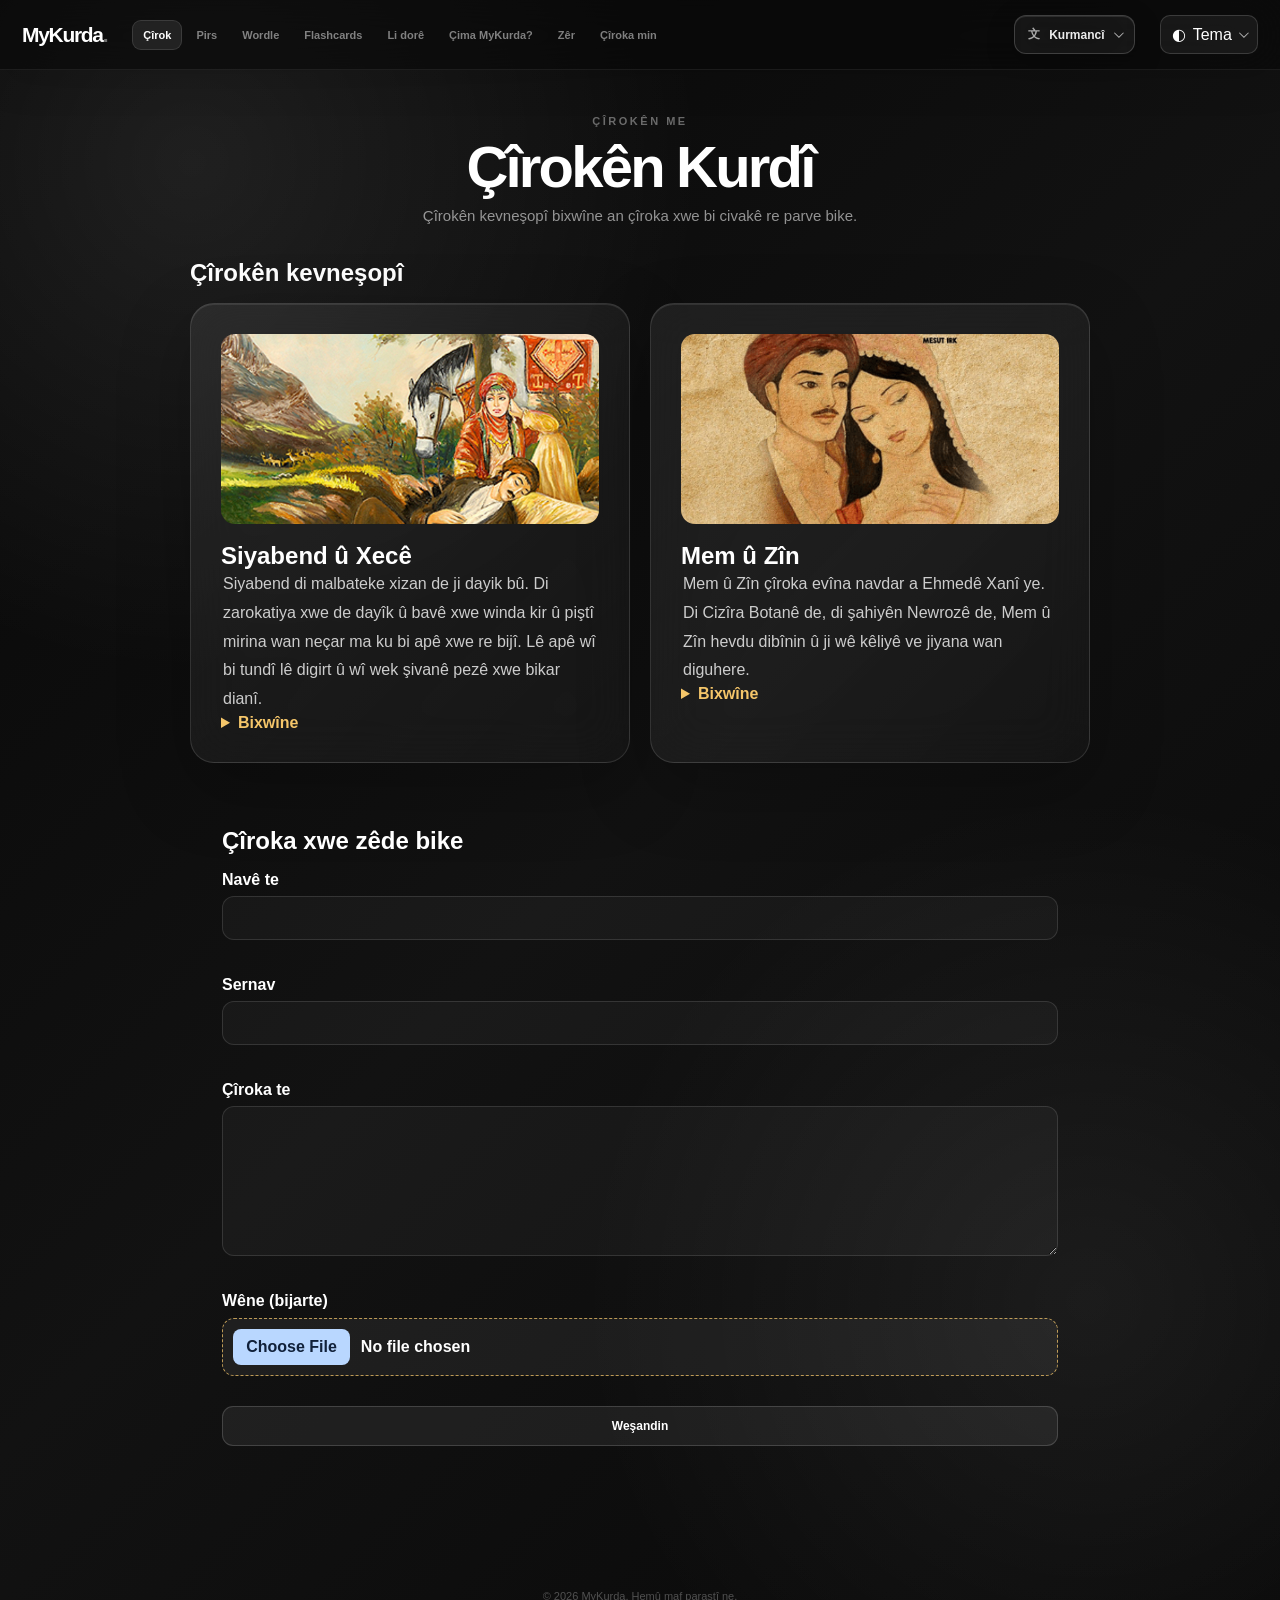
==== commit fdfac97e: "Format stories.html with proper indentation" ====
--- a/stories.html
+++ b/stories.html
@@ -1 +1,960 @@
-<!doctype html><html lang="ku"><head><meta charset="utf-8"><meta name="viewport" content="width=device-width,initial-scale=1"><title>Stories — MyKurda</title><link rel="stylesheet" href="style.css"></head><body data-page="stories"><header class="site-header"></header><main class="page"><section class="section-heading"><span class="section-eyebrow" data-i18n="storyEyebrow"></span><h1 data-i18n="storiesTitle"></h1><p data-i18n="storiesLead"></p></section><section class="traditional-stories"><h2 data-i18n="builtIn"></h2><div class="stories-list built-in-stories"><article class="story-card light-card"><img class="story-cover" src="img/siyabend-u-xece.png" onerror="this.onerror=null;this.src='img/roj.png'" alt="Siyabend û Xecê"><h2 data-i18n="siyabend"></h2><p class="story-text">Siyabend, lawikekî belengaz, û Xecê, keça mîrekî, hevdu hez dikin. Ev çîroka evîna wan, azadiyê û berxwedanê ye.</p><details><summary data-i18n="read"></summary><p class="story-text">Xecê dilê xwe bi Siyabend ve girêda, lê malbata wê ev evîn qebûl nekir. Her du ji bo ku bi hev re bimînin şertên dijwar derbas kirin. Çîrok bû nîşana evîna rastîn di çanda Kurdî de.</p></details></article><article class="story-card light-card"><img class="story-cover" src="img/mem-u-zin.png" onerror="this.onerror=null;this.src='img/roj.png'" alt="Mem û Zîn"><h2 data-i18n="memzin"></h2><p class="story-text">Mem û Zîn çîroka evîna navdar a Ehmedê Xanî ye: evînek ku dijberî û çavnebariyê lêk da.</p><details><summary data-i18n="read"></summary><p class="story-text">Mem û Zîn di cejna Newrozê de hevdu dîtin. Beko, kesekî çavnebar, rê li ber evîna wan girt. Helbest ev çîrokê bi xwestina azadî, hêvî û yekîtiya Kurdan girêdide.</p></details></article></div></section><section class="story-compose light-card"><h2 data-i18n="addStory"></h2><form id="storyForm"><label><span data-i18n="yourName"></span><input id="storyName" class="glass-input" maxlength="50"></label><label><span data-i18n="title"></span><input id="storyTitle" class="glass-input" required maxlength="100"></label><label><span data-i18n="storyText"></span><textarea id="storyBody" class="glass-input" required maxlength="2000"></textarea></label><label><span data-i18n="image"></span><input id="storyImage" type="file" accept="image/*"></label><button class="game-action" type="submit" data-i18n="publish"></button></form></section><section id="storyFeed" class="stories-list" aria-live="polite"></section></main><footer data-i18n="footer"></footer><script src="script.js"></script></body></html>
+<!doctype html>
+<html lang="ku">
+
+<head>
+    <meta charset="utf-8">
+    <meta
+        name="viewport"
+        content="width=device-width, initial-scale=1"
+    >
+
+    <title>Stories — MyKurda</title>
+
+    <link rel="stylesheet" href="style.css">
+</head>
+
+<body data-page="stories">
+
+<header class="site-header"></header>
+
+<main class="page">
+
+    <section class="section-heading">
+        <span
+            class="section-eyebrow"
+            data-i18n="storyEyebrow"
+        ></span>
+
+        <h1 data-i18n="storiesTitle"></h1>
+
+        <p data-i18n="storiesLead"></p>
+    </section>
+
+
+    <!-- =========================================
+         TRADITIONAL STORIES
+         ========================================= -->
+
+    <section class="traditional-stories">
+
+        <h2 data-i18n="builtIn"></h2>
+
+        <div class="stories-list built-in-stories">
+
+
+            <!-- =====================================
+                 SIYABEND Û XECÊ
+                 ===================================== -->
+
+            <article class="story-card light-card">
+
+                <img
+                    class="story-cover"
+                    src="img/siyabend-u-xece.png"
+                    onerror="this.onerror=null;this.src='img/roj.png'"
+                    alt="Siyabend û Xecê"
+                >
+
+                <h2 data-i18n="siyabend">
+                    Siyabend û Xecê
+                </h2>
+
+                <p class="story-text">
+                    Siyabend di malbateke xizan de ji dayik bû. Di
+                    zarokatiya xwe de dayîk û bavê xwe winda kir û
+                    piştî mirina wan neçar ma ku bi apê xwe re bijî.
+                    Lê apê wî bi tundî lê digirt û wî wek şivanê
+                    pezê xwe bikar dianî.
+                </p>
+
+                <details>
+
+                    <summary data-i18n="read">
+                        Read
+                    </summary>
+
+                    <div class="story-text">
+
+                        <h3>Zarokatiya Siyabend</h3>
+
+                        <p>
+                            Siyabend di malbateke xizan de ji dayik bû.
+                            Ew di zarokatiya xwe de dayîk û bavê xwe
+                            winda kir û bi tenê ma.
+                        </p>
+
+                        <p>
+                            Piştî mirina dayîk û bavê wî, apê wî neçar
+                            bû ku Siyabend bibe mala xwe. Piştî demekê,
+                            Siyabend wek şivanê gundê pez diçêrî.
+                        </p>
+
+                        <p>
+                            Jiyana wî li mala apê wî dijwar bû.
+                            Hem apê wî û hem jî endamên din ên malbatê
+                            bi wî re bi tundî tevdigeriyan.
+                        </p>
+
+                        <p>
+                            Rojekê, dema Siyabend pez li çiyê
+                            diçêrîn, ji ber kevirên ku ji çiyê
+                            dikevin xwarê, kevirêk li lingê mêşinekê
+                            ket û lingê mêşinê şikest.
+                        </p>
+
+                        <p>
+                            Siyabend ditirsî ku apê wî ji ber vê yekê
+                            lê bide. Ji xwediyê mêşinê re got:
+                            "Ger tu ji apê min re nebêjî ku lingê
+                            mêşinê şikestî ye, ez ê li hemberî vê
+                            yekê lingê xwe bişkînim."
+                        </p>
+
+                        <p>
+                            Lê xwediyê mêşinê peymanê neparast û
+                            bi lez çû cem apê Siyabend û jê re got
+                            ku lingê mêşinê şikestî ye.
+                        </p>
+
+                        <p>
+                            Dema apê Siyabend vê yekê bihîst,
+                            bê ku bipirse ka çi qewimî ye, li
+                            Siyabend da û heqaret li wî kir.
+                        </p>
+
+                        <p>
+                            Siyabend êdî nikarî vê jiyanê berdewam
+                            bike. Ew pezê xwe hişt, ji gund derket
+                            û biryar da ku careke din venegere mala
+                            apê xwe.
+                        </p>
+
+
+                        <h3>Jiyana li çiyayan</h3>
+
+                        <p>
+                            Şeva ewil, Siyabend difikirî ku li
+                            derveyî gund, di bin darekê de, şevê
+                            derbas bike.
+                        </p>
+
+                        <p>
+                            Dema apê wî dît ku Siyabend êvarê
+                            venegeriyaye, li dû wî çû. Ew dixwest
+                            wî bitirsîne da ku vegere malê.
+                        </p>
+
+                        <p>
+                            Lê dema Siyabend apê xwe dît, direvî.
+                            Ew êdî naxwest vegere.
+                        </p>
+
+                        <p>
+                            Di demekê kurt de, Siyabend fêrî jiyana
+                            li çiyayan bû. Ew bi xwarina ku ji
+                            xwezayê peyda dikir, bi giya û heywanên
+                            ku nêçîra wan dikir, jiyana xwe berdewam
+                            kir.
+                        </p>
+
+
+                        <h3>Xewna Siyabend</h3>
+
+                        <p>
+                            Rojekê, dema ku li çiyayan digeriya,
+                            li bin darekê razan û xewnek dît.
+                        </p>
+
+                        <p>
+                            Di xewna xwe de, Siyabend dît ku bi
+                            ciwanekî re pehlewaniyê dike. Ew
+                            pehlewanê dixe erdê û bi ser dikeve.
+                            Piştî vê pêşbirka, her du dibin
+                            dostên pir baş.
+                        </p>
+
+                        <p>
+                            Piştî demekê, xewna wî bi awayekî
+                            balkêş rast tê.
+                        </p>
+
+                        <p>
+                            Siyabend dema ku li çiya û gundan digeriya,
+                            rastî gundekî hat ku li wir ciwan
+                            pehlewaniyê dikirin.
+                        </p>
+
+                        <p>
+                            Gundî ji Siyabend xwestin ku bi
+                            pehlewanê herî bihêz re pehlewaniyê bike.
+                            Hemû kes bawer dikirin ku Siyabend
+                            dê winda bike.
+                        </p>
+
+                        <p>
+                            Lê Siyabend dijberê xwe dixe erdê û
+                            di pehlewaniyê de bi ser dikeve.
+                        </p>
+
+                        <p>
+                            Piştî pêşbirka, pehlewanê têkçûyî ji
+                            Siyabend re dibêje ku ew jî demek berê
+                            xewnek dîtiye ku dişibe xewna Siyabend.
+                        </p>
+
+                        <p>
+                            Her du xewnên xwe wek tiştekî bi xêr
+                            şîrove dikin û dibin dostên nêzîk.
+                        </p>
+
+                        <p>
+                            Siyabend û hevalê wî bi hev re li
+                            çiyayan dijîn. Kesên ku ji zilm û
+                            zordariya axa û begên herêmê direviyan,
+                            li cem wan digihîştin.
+                        </p>
+
+                        <p>
+                            Ew mirov pêşwazî dikirin, ji dewlemendan
+                            mal û milk distandin û li feqîr û
+                            belengazan belav dikirin.
+                        </p>
+
+
+                        <h3>Dîtina Xecê</h3>
+
+                        <p>
+                            Rojekê, Siyabend û hevalê wî li dora
+                            <strong>Çiyayê Sîpanê Xelatê</strong>
+                            digeriyan.
+                        </p>
+
+                        <p>
+                            Li cihekî dûr, wan konekî dît ku ji bo
+                            demekê li wir hatiye danîn.
+                        </p>
+
+                        <p>
+                            Siyabend nêzî konê bû da ku bizane ka
+                            kî li wir dijî.
+                        </p>
+
+                        <p>
+                            Dema ku nêzîk bû, keçek bedew dît ku
+                            bi heft birayên xwe re li konê dijî.
+                            Navê keçê <strong>Xecê</strong> bû.
+                        </p>
+
+                        <p>
+                            Dema Siyabend Xecê dît, dilê wî bi
+                            lez dest bi lêdanê kir.
+                        </p>
+
+                        <p>
+                            Siyabend ji Xecê pirsî:
+                            "Tu kî yî? Ji ku têyî?"
+                        </p>
+
+                        <p>
+                            Xecê çîroka xwe ji wî re vegot.
+                            Axa gundê dixwest bi zorê wê ji xwe
+                            re bixwaze, lê Xecê daxwaza wî red
+                            kiribû.
+                        </p>
+
+                        <p>
+                            Ji ber vê yekê axa wê û heft birayên
+                            wê ji gund sirgûn kiribûn û ew neçar
+                            mabûn ku li çiyayan bijîn.
+                        </p>
+
+                        <p>
+                            Siyabend jî çîroka xwe ji Xecê re vegot:
+                            apê wî lê dabû û ji ber vê yekê ew ji
+                            gund reviyabû û xwe li çiyayan girtibû.
+                        </p>
+
+                        <p>
+                            Xecê ji roja ewil ve ji Siyabend hez
+                            kiribû. Ew evîn û hezkirina di çavên
+                            Siyabend de dît.
+                        </p>
+
+                        <p>
+                            Siyabend evîna xwe ji Xecê re eşkere kir
+                            û ji birayên wê re jî got ku dixwaze
+                            bi Xecê re bizewice.
+                        </p>
+
+                        <p>
+                            Xecê û heft birayên wê vê têkiliyê
+                            qebûl kirin.
+                        </p>
+
+
+                        <h3>Revandina Xecê</h3>
+
+                        <p>
+                            Siyabend ji bo amadekirina zewacê çû
+                            gundekî da ku hin tiştên pêwîst bistîne.
+                        </p>
+
+                        <p>
+                            Lê axayê ku Xecê ji gund sirgûn kiribû,
+                            bihîst ku Siyabend û Xecê dê bi hev re
+                            bizewicin.
+                        </p>
+
+                        <p>
+                            Axa bi mirovên xwe ket ser konê wan.
+                            Di êrîşê de hevalê Siyabend birîndar kir
+                            û Xecê revand.
+                        </p>
+
+                        <p>
+                            Dema Siyabend vegeriya û dît ka çi
+                            qewimîye, pir xemgîn bû.
+                        </p>
+
+                        <p>
+                            Hevalê wî ji ber birînên xwe mir.
+                            Siyabend li wir rawesta nake û bi dizî
+                            çû gundê ku Xecê lê hatibû birin.
+                        </p>
+
+                        <p>
+                            Li gundê, ew bû mêvanê kal û pîrekê.
+                            Dema dengê dahol û muzîkê bihîst,
+                            ji wan pirsî:
+                        </p>
+
+                        <p>
+                            "Ev dengên dahol û muzîkê ji bo çi ne?"
+                        </p>
+
+                        <p>
+                            Kal û pîr jê re gotin:
+                            "Axa dê bi keça bedew a bi navê Xecê
+                            re bizewice."
+                        </p>
+
+                        <p>
+                            Siyabend gustîla xwe ji tiliyê xwe derxist
+                            û da pîrê.
+                        </p>
+
+                        <p>
+                            Jê re got:
+                            "Vê bibe mala ku Xecê lê hatiye girtin
+                            û bide wê. Bila Xecê bizane ku ez li vir
+                            im û ew piştrast be ku ez ê wê xilas bikim."
+                        </p>
+
+
+                        <h3>Rizgarkirina Xecê</h3>
+
+                        <p>
+                            Dema merasîma dawetê berdewam dikir,
+                            Siyabend rêyek dît û bi tîrê li dilê
+                            axa xist.
+                        </p>
+
+                        <p>
+                            Ew Xecê ji cihê ku lê hatiye girtin
+                            xilas kir û her du ber bi çiyayan ve
+                            reviyan.
+                        </p>
+
+                        <p>
+                            Ew dîsa li çiyayan bi hev re dest bi
+                            jiyanê kirin.
+                        </p>
+
+
+                        <h3>Dawiya Siyabend û Xecê</h3>
+
+                        <p>
+                            Rojekê Siyabend di hembêza Xecê de
+                            radizê.
+                        </p>
+
+                        <p>
+                            Xecê keriyek ji xezalan dibîne û dest
+                            bi girînê dike.
+                        </p>
+
+                        <p>
+                            Dilopek ji hêsirên wê li ser çavên
+                            girtî yên Siyabend dikeve û ew ji xewê
+                            şiyar dibe.
+                        </p>
+
+                        <p>
+                            Siyabend dipirse:
+                            "Çima digirî?"
+                        </p>
+
+                        <p>
+                            Xecê dibêje:
+                            "Ne tiştek e. Çend kêliyek berê
+                            keriyek ji xezalan ji vir derbas bû.
+                            Gava min ew dîtin, ez giriyam."
+                        </p>
+
+                        <p>
+                            Siyabend difikire ku belkî Xecê ji ber
+                            birçîbûnê xemgîn e û jê dipirse:
+                            "Xezal ber bi kîjan aliyî ve çûn?"
+                        </p>
+
+                        <p>
+                            Ew li pey xezalan diçe.
+                        </p>
+
+                        <p>
+                            Li ber zinaran rastî xezalekî mezin û
+                            pîr tê û tîrê davêje.
+                        </p>
+
+                        <p>
+                            Dema ku hewl dide xezalê bigire,
+                            xezal bi qiloçên xwe li Siyabend dide.
+                            Siyabend hevsengiya xwe winda dike û
+                            ji zinarê dikeve xwarê.
+                        </p>
+
+                        <p>
+                            Dema ku dikeve, şaxek darekê li singa
+                            wî dikeve û wî li wir daliqandî dihêle.
+                        </p>
+
+                        <p>
+                            Xecê dema dibîne ku Siyabend venegeriyaye,
+                            li pey wî diçe.
+                        </p>
+
+                        <p>
+                            Ew dengê nalîna wî ji nav zinaran dibihîze
+                            û nêzîk dibe.
+                        </p>
+
+                        <p>
+                            Dema Xecê dibîne ku Siyabend li ser şaxê
+                            darê daliqandî ye, dest bi girînê dike
+                            û hewl dide wî xilas bike.
+                        </p>
+
+                        <p>
+                            Siyabend jê re dibêje ku wî li wir bihêle
+                            û jiyana xwe bidomîne.
+                        </p>
+
+                        <p>
+                            Lê Xecê qebûl nake.
+                        </p>
+
+                        <p>
+                            Ew naxwaze Siyabend bi tenê bimîne.
+                            Di dawiyê de, xwe dide ber vala û dikeve
+                            cihê ku Siyabend ketibû.
+                        </p>
+
+                        <p>
+                            Her du li heman cihî, li nav
+                            <strong>Çiyayê Sîpanê Xelatê</strong>,
+                            jiyana xwe ji dest didin.
+                        </p>
+
+                        <p>
+                            Çîroka Siyabend û Xecê ji wê rojê ve
+                            di nav zargotina Kurdî de ji nifşekê
+                            bo nifşekî din hatiye veguhestin.
+                        </p>
+
+                    </div>
+
+                </details>
+
+            </article>
+
+
+            <!-- =====================================
+                 MEM Û ZÎN
+                 ===================================== -->
+
+            <article class="story-card light-card">
+
+                <img
+                    class="story-cover"
+                    src="img/mem-u-zin.png"
+                    onerror="this.onerror=null;this.src='img/roj.png'"
+                    alt="Mem û Zîn"
+                >
+
+                <h2 data-i18n="memzin">
+                    Mem û Zîn
+                </h2>
+
+                <p class="story-text">
+                    Mem û Zîn çîroka evîna navdar a Ehmedê Xanî ye.
+                    Di Cizîra Botanê de, di şahiyên Newrozê de,
+                    Mem û Zîn hevdu dibînin û ji wê kêliyê ve
+                    jiyana wan diguhere.
+                </p>
+
+                <details>
+
+                    <summary data-i18n="read">
+                        Read
+                    </summary>
+
+                    <div class="story-text">
+
+                        <h3>Newroz li Cizîra Botan</h3>
+
+                        <p>
+                            Li Cizîra Botan, rojên Newrozê bi şahî
+                            û civîna mezin tên pîrozkirin.
+                        </p>
+
+                        <p>
+                            Ciwan û keç ji her derê tên. Stran û
+                            muzîk têne gotin, gel kom dibin û
+                            şahiyek mezin çêdibe.
+                        </p>
+
+                        <p>
+                            Di nav wan de du hevalên nêzîk hene:
+                            <strong>Mem</strong> û
+                            <strong>Tacdîn</strong>.
+                        </p>
+
+                        <p>
+                            Mem ciwanekî ji eşîra Alan e.
+                            Ew bi aqil, mêrxasî, dilpakî û
+                            bedewiya xwe tê nasîn.
+                        </p>
+
+                        <p>
+                            Li aliyê din, du xwişkên Mirê Botan,
+                            <strong>Zîn</strong> û
+                            <strong>Sitî</strong>, jî li şahiyê ne.
+                        </p>
+
+                        <p>
+                            Her du cilên mêran li xwe dikin da ku
+                            di nav gel de bi awayekî azad bigerin.
+                        </p>
+
+
+                        <h3>Dîtina Mem û Zîn</h3>
+
+                        <p>
+                            Di nav şahiyê de, çavên Mem û Zîn li
+                            hev dikevin.
+                        </p>
+
+                        <p>
+                            Di wê kêliyê de, her du ji bedewiya
+                            hev matmayî dimînin.
+                        </p>
+
+                        <p>
+                            Ji wê rojê ve, dilê Mem bi Zîn ve
+                            girêdayî dibe.
+                        </p>
+
+                        <p>
+                            Zîn jî ji Mem hez dike.
+                        </p>
+
+                        <p>
+                            Tacdîn jî Sitî dibîne û dilê wî bi
+                            heman awayî diguhere.
+                        </p>
+
+                        <p>
+                            Evîn di nav çar ciwanan de dest pê dike.
+                            Lê evînên wan hîn veşartî ne.
+                        </p>
+
+
+                        <h3>Evîna Mem û Zîn</h3>
+
+                        <p>
+                            Piştî Newrozê, Mem û Tacdîn behsa keçên
+                            ku dîtine dikin.
+                        </p>
+
+                        <p>
+                            Zîn û Sitî jî nikarin Mem û Tacdîn ji
+                            bîr bikin.
+                        </p>
+
+                        <p>
+                            Di dawiyê de, evînên wan têne fêmkirin
+                            û daxwaza zewacê tê kirin.
+                        </p>
+
+                        <p>
+                            Mirê Botan daxwaza Tacdîn qebûl dike
+                            û <strong>Sitî</strong> dide wî.
+                        </p>
+
+                        <p>
+                            Daweta Tacdîn û Sitî bi şahî û
+                            merasîmên mezin tê lidarxistin.
+                        </p>
+
+                        <p>
+                            Lê ji bo Mem û Zîn hîn asteng hene.
+                        </p>
+
+
+                        <h3>Beko</h3>
+
+                        <p>
+                            Di nav mirovên Mirê Botan de zilamekî
+                            bi navê <strong>Beko</strong> heye.
+                        </p>
+
+                        <p>
+                            Beko ji eşîra Bakran e û li cem Mirê
+                            Botan wek xizmetkar û dergehvan dixebite.
+                        </p>
+
+                        <p>
+                            Tacdîn ji Beko hez nake û ji Mir re
+                            behsa wî dike.
+                        </p>
+
+                        <p>
+                            Beko ji evîna Mem û Zîn agahdar dibe.
+                            Ew dibîne ku ev du ciwan hevdu dixwazin.
+                        </p>
+
+                        <p>
+                            Beko ji vê yekê aciz dibe û dest bi
+                            fitneyê dike.
+                        </p>
+
+                        <p>
+                            Ew diçe cem Mir û gotinên ku Mem û Zîn
+                            dixwazin bêyî destûra wî bizewicin
+                            dibêje.
+                        </p>
+
+                        <p>
+                            Mir hêrs dibe û qaseman dixe ku
+                            <strong>Zîn dê tu carî bûka Mem nebe.</strong>
+                        </p>
+
+
+                        <h3>Mem û Zîn li baxçeyê</h3>
+
+                        <p>
+                            Rojekê Mir ji bajêr derdikeve da ku
+                            biçin nêçîrê.
+                        </p>
+
+                        <p>
+                            Mem ji vê yekê sûd werdigire û bi
+                            dizî dikeve baxçeyê ku Zîn lê ye.
+                        </p>
+
+                        <p>
+                            Dema Zîn Mem dibîne, ew ji heyecanê
+                            dikeve erdê.
+                        </p>
+
+                        <p>
+                            Mem jî li cem wê dimîne.
+                        </p>
+
+                        <p>
+                            Lê dema Mir ji nêçîrê vedigere,
+                            ew Mem li baxçeyê dibîne.
+                        </p>
+
+                        <p>
+                            Tacdîn jî li wir e û hewl dide ku Mir
+                            tiştê rast nebinîne.
+                        </p>
+
+                        <p>
+                            Piştî vê bûyerê, Tacdîn fêm dike ku
+                            rewş pir dijwar e.
+                        </p>
+
+                        <p>
+                            Ji bo ku Mem û Zîn ji xeterê xilas bike,
+                            Tacdîn mala xwe bişewitîne.
+                        </p>
+
+                        <p>
+                            Dema ku agir li malê dikeve, hemû kes
+                            ber bi wir ve diçin û bi vî awayî
+                            Tacdîn dikare hevalê xwe xilas bike.
+                        </p>
+
+
+                        <h3>Lîstika şetrencê</h3>
+
+                        <p>
+                            Beko ji planên xwe dev bernade.
+                        </p>
+
+                        <p>
+                            Mem tê vexwendin ku bi Mir re
+                            <strong>şetrencê</strong> bilîze.
+                        </p>
+
+                        <p>
+                            Mem di destpêkê de gelek baş dileyze
+                            û sê caran li hemberî Mir bi ser dikeve.
+                        </p>
+
+                        <p>
+                            Lê di dema lîstikê de, bala Mem ber bi
+                            Zîn ve tê kişandin.
+                        </p>
+
+                        <p>
+                            Mem dikeve nav xeyalên evînê û
+                            bala xwe ji lîstikê dûr dixe.
+                        </p>
+
+                        <p>
+                            Di dawiyê de, Mem lîstikê winda dike.
+                        </p>
+
+                        <p>
+                            Mir fêm dike ku sedema vê bêserûberiya
+                            Mem evîna wî ji Zîn re ye.
+                        </p>
+
+                        <p>
+                            Mem neçar dibe ku evîna xwe eşkere bike.
+                        </p>
+
+                        <p>
+                            Mir bi hêrs dibe û Mem dixe zindanê.
+                        </p>
+
+
+                        <h3>Mem di zindanê de</h3>
+
+                        <p>
+                            Mem di zindana tarî de tê girtin.
+                        </p>
+
+                        <p>
+                            Roj û şev derbas dibin.
+                            Mem tenê li ser Zîn difikire.
+                        </p>
+
+                        <p>
+                            Zîn jî ji dûriya Mem diêşe.
+                        </p>
+
+                        <p>
+                            Mem hêdî hêdî hêza xwe winda dike.
+                            Evîn û hasreta Zînê wî ji hundir ve
+                            tune dikin.
+                        </p>
+
+                        <p>
+                            Rojên zindanê dibin meh û mehên wî
+                            dibin demek dirêj.
+                        </p>
+
+                        <p>
+                            Di dawiyê de, Mem nikare êşa xwe
+                            hilgire û <strong>di zindanê de dimire.</strong>
+                        </p>
+
+
+                        <h3>Mirina Mem</h3>
+
+                        <p>
+                            Dema Zîn dibihîze ku Mem mir,
+                            dilê wê dişkê.
+                        </p>
+
+                        <p>
+                            Ew nikare bawer bike ku evîndarê wê
+                            êdî tune ye.
+                        </p>
+
+                        <p>
+                            Zîn ber bi gora Mem ve diçe.
+                            Ew li ser gora wî digirî û navê wî dibêje.
+                        </p>
+
+                        <p>
+                            Ew ji jiyana bê Mem re tu hêvî nabîne.
+                        </p>
+
+                        <p>
+                            Di dawiyê de, êşa dilê wê ew qas mezin
+                            dibe ku <strong>Zîn jî jiyana xwe ji
+                            dest dide.</strong>
+                        </p>
+
+                        <p>
+                            Mirê Botan ji mirina xwişka xwe re
+                            gelek xemgîn dibe.
+                        </p>
+
+                        <p>
+                            Zîn li nêzîkî Mem tê definkirin.
+                            Her du evîndar di dawiyê de li
+                            kêleka hev razan.
+                        </p>
+
+
+                        <h3>Beko û dawiyê</h3>
+
+                        <p>
+                            Piştî ku Beko tê kuştin, ew jî li
+                            nêzîkî gora Mem û Zîn tê veşartin.
+                        </p>
+
+                        <p>
+                            Di çîrokê de, ji gora Beko riwekî
+                            diken û stirî derdikeve.
+                        </p>
+
+                        <p>
+                            Rihên wê di navbera gora Mem û Zîn de
+                            belav dibin.
+                        </p>
+
+                        <p>
+                            Bi vî awayî, heta piştî mirinê jî
+                            sembola Beko dikeve navbera her du
+                            evîndaran.
+                        </p>
+
+                        <p>
+                            Mem û Zîn di jiyanê de nikaribûn
+                            bibin yek.
+                        </p>
+
+                        <p>
+                            Di mirinê de ew li kêleka hev razan,
+                            lê çîrok jî nîşan dide ku astengên
+                            ku li ber evîna wan hatibûn danîn,
+                            heta dawiyê li pey wan man.
+                        </p>
+
+                        <p>
+                            Çîroka Mem û Zîn, ku ji aliyê
+                            <strong>Ehmedê Xanî</strong> ve di
+                            edebiyata Kurdî de bi awayekî mezin
+                            hatiye nivîsandin, ji bo çanda Kurdî
+                            yek ji berhemên herî girîng e.
+                        </p>
+
+                        <p>
+                            Ew ne tenê çîroka du evîndaran e;
+                            ew jî çîroka hêvî, evîn, asteng,
+                            zordarî û mirovekî ye ku li dijî
+                            şertên ku evîna wî asteng dikin
+                            radiweste.
+                        </p>
+
+                    </div>
+
+                </details>
+
+            </article>
+
+        </div>
+
+    </section>
+
+
+    <!-- =========================================
+         USER STORIES
+         ========================================= -->
+
+    <section class="story-compose light-card">
+
+        <h2 data-i18n="addStory"></h2>
+
+        <form id="storyForm">
+
+            <label>
+                <span data-i18n="yourName"></span>
+
+                <input
+                    id="storyName"
+                    class="glass-input"
+                    maxlength="50"
+                >
+            </label>
+
+
+            <label>
+                <span data-i18n="title"></span>
+
+                <input
+                    id="storyTitle"
+                    class="glass-input"
+                    required
+                    maxlength="100"
+                >
+            </label>
+
+
+            <label>
+                <span data-i18n="storyText"></span>
+
+                <textarea
+                    id="storyBody"
+                    class="glass-input"
+                    required
+                    maxlength="2000"
+                ></textarea>
+            </label>
+
+
+            <label>
+                <span data-i18n="image"></span>
+
+                <input
+                    id="storyImage"
+                    type="file"
+                    accept="image/*"
+                >
+            </label>
+
+
+            <button
+                class="game-action"
+                type="submit"
+                data-i18n="publish"
+            ></button>
+
+        </form>
+
+    </section>
+
+
+    <section
+        id="storyFeed"
+        class="stories-list"
+        aria-live="polite"
+    ></section>
+
+</main>
+
+
+<footer data-i18n="footer"></footer>
+
+
+<script src="script.js"></script>
+
+</body>
+</html>
